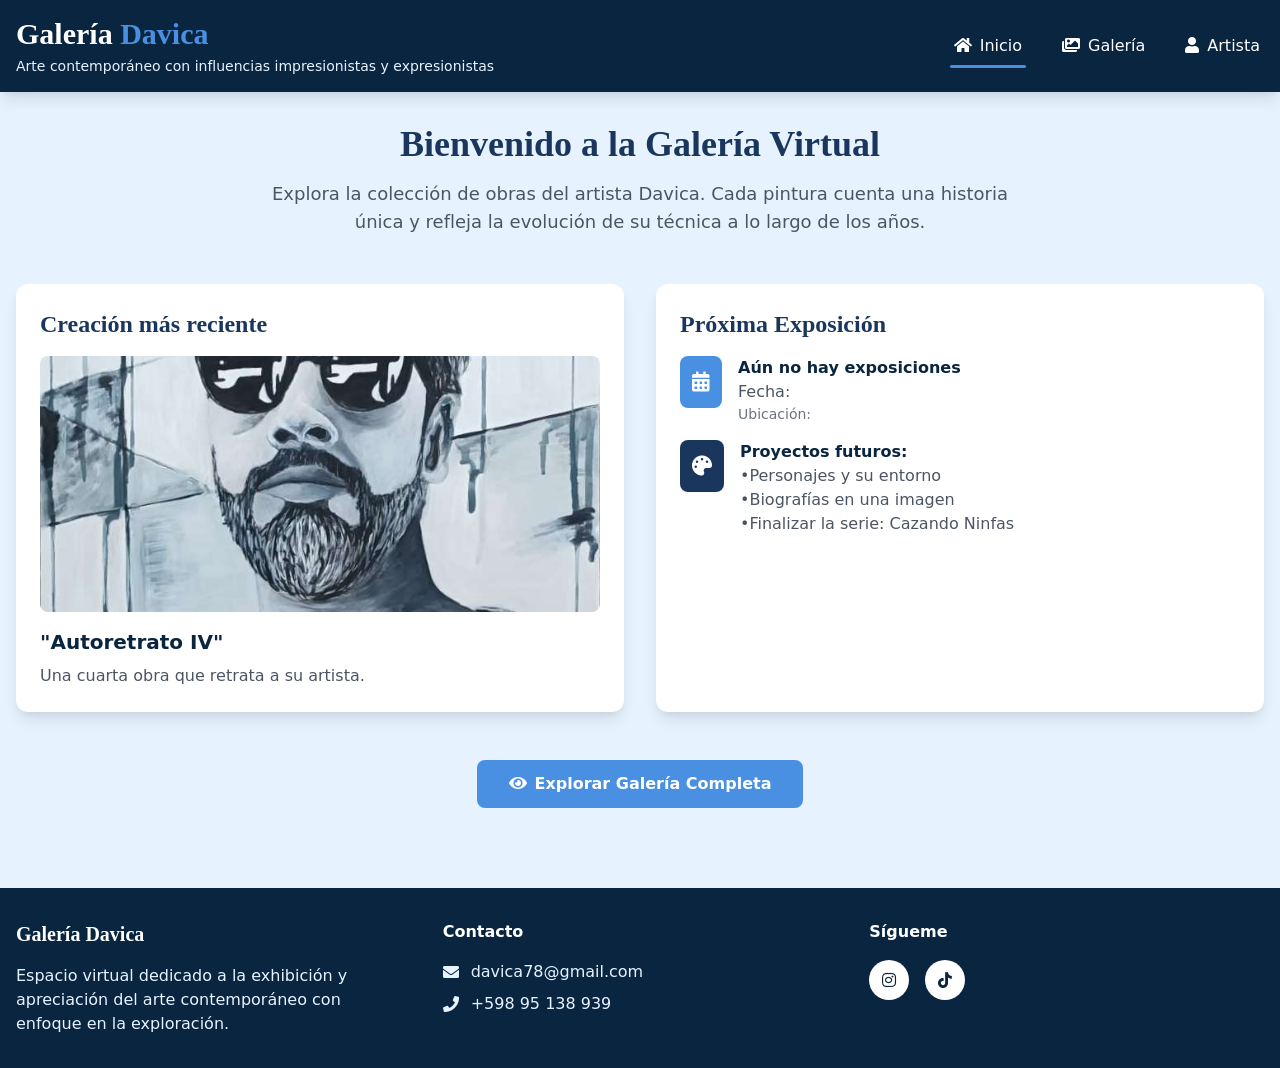
==== index.html @ 7396086f "ns" ====
<!DOCTYPE html>
<html lang="es">

<head>
    <base target="_self">
    <meta charset="UTF-8">
    <meta name="viewport" content="width=device-width, initial-scale=1.0">
    <title>Galería Davica - Obras de Arte</title>
    <meta name="description"
        content="Galería virtual del artista Davica. Explora sus pinturas, cuadros y obras de arte con detalles técnicos completos.">
    <link rel="stylesheet" href="https://cdnjs.cloudflare.com/ajax/libs/font-awesome/5.15.3/css/all.min.css">
    <link rel="stylesheet" href="style.css">
    <script src="https://cdn.jsdelivr.net/npm/@supabase/supabase-js@2"></script>
    <link
        href="https://fonts.googleapis.com/css2?family=Inter:wght@300;400;500;600;700&family=Playfair+Display:wght@400;500;600;700&display=swap"
        rel="stylesheet">
    <style>
        .modal-overlay {
            background-color: rgba(10, 37, 64, 0.9);
        }

        .artwork-image {
            transition: transform 0.3s ease, box-shadow 0.3s ease;
        }

        .artwork-image:hover {
            transform: translateY(-5px);
            box-shadow: 0 10px 25px rgba(0, 0, 0, 0.15);
        }

        .tab-active {
            position: relative;
        }

        .tab-active::after {
            content: '';
            position: absolute;
            bottom: -2px;
            left: 0;
            right: 0;
            height: 3px;
            background-color: #4A90E2;
            border-radius: 2px;
        }
    </style>
</head>

<body class="min-h-screen bg-azul-claro font-sans text-gray-800">
    <link rel="icon" href="/davcone.png" type="image/png">
    <!-- Header y Navegación -->
    <header id="main-header" class="bg-azul-profundo text-white shadow-lg sticky top-0 z-50 transition-transform duration-300">
        <div class="container mx-auto px-4">
            <div class="flex flex-col md:flex-row justify-between items-center py-4">
                <div class="mb-4 md:mb-0">
                    <h1 class="text-2xl md:text-3xl font-bold font-serif">Galería <span
                            class="text-azul-medio">Davica</span></h1>
                    <p class="text-sm text-azul-claro mt-1">Arte contemporáneo con influencias impresionistas y
                        expresionistas</p>
                </div>

                <nav class="w-full md:w-auto">
                    <ul class="flex flex-col md:flex-row space-y-2 md:space-y-0 md:space-x-8">
                        <li>
                            <button id="tab-inicio"
                                class="tab-active text-white hover:text-azul-medio transition-colors duration-200 font-medium py-2 px-1">
                                <i class="fas fa-home mr-2"></i>Inicio
                            </button>
                        </li>
                        <li>
                            <button id="tab-galeria"
                                class="text-white hover:text-azul-medio transition-colors duration-200 font-medium py-2 px-1">
                                <i class="fas fa-images mr-2"></i>Galería
                            </button>
                        </li>
                        <li>
                            <button id="tab-artista"
                                class="text-white hover:text-azul-medio transition-colors duration-200 font-medium py-2 px-1">
                                <i class="fas fa-user mr-2"></i>Artista
                            </button>
                        </li>
                    </ul>
                </nav>
            </div>
        </div>
    </header>

    <!-- Contenido Principal -->
    <main class="container mx-auto px-4 py-8">
        <!-- Sección Inicio (activa por defecto) -->
        <section id="contenido-inicio" class="content-section">
            <div class="text-center mb-12">
                <h2 class="text-4xl font-serif font-bold text-azul-oscuro mb-4">Bienvenido a la Galería Virtual</h2>
                <p class="text-lg text-gray-600 max-w-3xl mx-auto">
                    Explora la colección de obras del artista Davica. Cada pintura cuenta una historia única y refleja
                    la evolución de su técnica a lo largo de los años.
                </p>
            </div>

            <div class="grid grid-cols-1 lg:grid-cols-2 gap-8 mb-12">
                <div class="bg-white rounded-xl shadow-lg p-6">
                    <h3 class="text-2xl font-serif font-semibold text-azul-oscuro mb-4">Creación más reciente</h3>
                    <div class="artwork-image cursor-pointer" data-id="1">
                        <img src="Imagenes/Autorretrato 4.jpg" alt="Obra destacada del mes - Composición abstracta en azules"
                            class="w-full h-64 object-cover rounded-lg mb-4" loading="lazy">
                        <h4 class="text-xl font-semibold text-azul-profundo">"Autoretrato IV"</h4>
                        <p class="text-gray-600 mt-2">Una cuarta obra que retrata a su artista.</p>
                    </div>
                </div>

                <div class="bg-white rounded-xl shadow-lg p-6">
                    <h3 class="text-2xl font-serif font-semibold text-azul-oscuro mb-4">Próxima Exposición</h3>
                    <div class="space-y-4">
                        <div class="flex items-start">
                            <div class="bg-azul-medio text-white rounded-lg p-3 mr-4">
                                <i class="fas fa-calendar-alt text-xl"></i>
                            </div>
                            <div>
                                <h4 class="font-semibold text-azul-profundo">Aún no hay exposiciones</h4>
                                <p class="text-gray-600">Fecha:</p>
                                <p class="text-sm text-gray-500">Ubicación:</p>
                            </div>
                        </div>

                        <div class="flex items-start">
                            <div class="bg-azul-oscuro text-white rounded-lg p-3 mr-4">
                                <i class="fas fa-palette text-xl"></i>
                            </div>
                            <div>
                                <h4 class="font-semibold text-azul-profundo">Proyectos futuros:</h4>
                                <p class="text-gray-600"> •Personajes y su entorno</p>
                                <p class="text-gray-600"> •Biografías en una imagen</p>
                                <p class="text-gray-600"> •Finalizar la serie: Cazando Ninfas</p>
                            </div>
                        </div>
                    </div>
                </div>
            </div>

            <div class="text-center">
                <button id="explorar-galeria"
                    class="bg-azul-medio hover:bg-azul-hover text-white font-semibold py-3 px-8 rounded-lg transition-colors duration-200">
                    <i class="fas fa-eye mr-2"></i>Explorar Galería Completa
                </button>
            </div>
        </section>

        <!-- Sección Galería (oculta por defecto) -->
        <section id="contenido-galeria" class="content-section hidden">
            <div class="text-center mb-12">
                <h2 class="text-4xl font-serif font-bold text-azul-oscuro mb-4">Galería de Obras</h2>
                <p class="text-lg text-gray-600 max-w-3xl mx-auto">
                    Haz clic en cualquier obra para ver sus detalles técnicos completos: medidas, ubicación, técnica,
                    año y descripción.
                </p>
            </div>

            <div class="grid grid-cols-1 sm:grid-cols-2 lg:grid-cols-3 gap-6" id="galeria-grid">
            </div>
        </section>

        <!-- Sección Artista (oculta por defecto) -->
        <section id="contenido-artista" class="content-section hidden">
            <div class="max-w-4xl mx-auto">
                <div class="text-center mb-12">
                    <h2 class="text-4xl font-serif font-bold text-azul-oscuro mb-4">Davica - El Artista</h2>
                    <p class="text-lg text-gray-600">"Envejecer es obligatorio, crecer es opcional."</p>
                </div>

                <div class="grid grid-cols-1 lg:grid-cols-2 gap-8 mb-12">
                    <div>
                        <img src="Imagenes/DAVICA1.jpeg" alt="Davica en su estudio de arte"
                            class="w-full h-auto rounded-xl shadow-lg" loading="lazy">
                    </div>

                    <div class="bg-white rounded-xl shadow-lg p-8">
                        <h3 class="text-2xl font-serif font-semibold text-azul-oscuro mb-6">Biografía</h3>

                        <div class="space-y-4">
                            <p class="text-gray-700 text-justify leading-relaxed break-words">
                                Mi nombre es Hugo David Sosa Cadiac. Nací el 5 de Julio de 1978 en la ciudad de
                                Mercedes, en Soriano, Uruguay, donde resido. Soy profesor de Lengua y Literatura
                                egresado del CERP del Suroeste en el año 2005 y profesor de Comunicación Visual egresado
                                del IPA en 2017. Desde hace varios años le dedico mucho tiempo a la pintura, buscando
                                un estilo propio y realizando todo el proceso de creación de los lienzos, desde cortar
                                la madera a medida hasta preparar los bastidores.
                            </p>

                            <p class="text-gray-700 text-justify leading-relaxed break-words">
                                Participé en la elaboración de los libros: "19 artistas uruguayos", presentando a Ariel
                                Galain como escultor y a Cristina Galeano como artista femenina. He participado en
                                varias muestras colectivas en Soriano en Casa de la Cultura de Cardona y Mercedes,
                                muestras colectivas en espacios públicos y en el espacio Barradas en Montevideo con el
                                grupo "Mondon Art", muestras colectivas con el taller de Gustavo Roselló y actualmente
                                participo de Taller al Sur, a cargo del profesor Ariel Galain, donde
                                realizamos muestras colectivas integrando pintura, fotografía, escultura, cerámica,
                                grabado y música junto a la escuela de "Jazz a la Calle".
                            </p>

                            <div class="mt-6">
                                <h4 class="font-semibold text-azul-profundo mb-3">Formación y Trayectoria</h4>
                                <ul id="lista-formacion-publica" class="space-y-2 text-gray-700">
                                    <li class="flex items-start">
                                        <i class="fas fa-graduation-cap text-azul-medio mt-1 mr-3"></i>
                                        <span>Profesorado en Lengua, Literatura y Dibujo</span>
                                    </li>
                                    <li class="flex items-start">
                                        <i class="fas fa-award text-azul-medio mt-1 mr-3"></i>
                                        <span>Semifinalista en competencia internacional de pintura "TARTGET PRIZE 2025"</span>
                                    </li>
                                    <li class="flex items-start">
                                        <i class="fas fa-award text-azul-medio mt-1 mr-3"></i>
                                        <span>Reconocimiento por alta calidad de pintura por "Luxembourg Art Prize 2024"</span>
                                    </li>
                                    <li class="flex items-start">
                                        <i class="fas fa-award text-azul-medio mt-1 mr-3"></i>
                                        <span>Reconocimiento por participación en "Festival Multicultural Literarte 2024"</span>
                                    </li>
                                    <li class="flex items-start">
                                        <i class="fas fa-globe-europe text-azul-medio mt-1 mr-3"></i>
                                        <span>Exposiciones virtuales internacionales en México, España y Luxemburgo</span>
                                    </li>
                                </ul>
                            </div>
                        </div>

                        <div class="mt-8 pt-6 border-t border-gray-200">
                            <h4 class="font-semibold text-azul-profundo mb-4">Conecta con Davica</h4>
                            <div class="flex items-center">
                                <a href="https://instagram.com/davica.uy" target="_blank"
                                    class="bg-gradient-to-r from-purple-600 to-pink-600 hover:opacity-90 text-white font-semibold py-3 px-6 rounded-lg transition-all duration-200 flex items-center">
                                    <i class="fab fa-instagram text-xl mr-3"></i>
                                    <span>Seguir en Instagram</span>
                                </a>
                                <span class="ml-4 text-gray-600">@davica.uy</span>
                            </div>
                        </div>
                        <div class="mt-2 pt-2 border-t border-gray-200"></div>
                            <div class="flex items-center">
                                <a href="https://www.tiktok.com/@davica.uy" target="_blank"
                                    class="bg-black hover:opacity-90 text-white font-semibold py-3 px-6 rounded-lg transition-all duration-200 flex items-center">
                                    <i class="fab fa-tiktok text-xl mr-3"></i>
                                    <span>Seguir en TikTok</span>
                                </a>
                                <span class="ml-4 text-gray-600">@davica.uy</span>
                            </div>
                            <p class="text-sm text-gray-500 mt-3"> Únete a disfrutar de su proceso creativo</p>
                    </div>
                </div>

                <div class="bg-azul-oscuro text-white rounded-xl shadow-lg p-8">
                    <h3 class="text-2xl font-serif font-semibold mb-6">Declaración Artística</h3>
                    <blockquote id="declaracion-artistica-texto"
                        class="text-lg italic border-l-4 border-azul-medio pl-6 py-2 text-justify leading-relaxed break-words">
                        "El dibujo es una pasión que siempre me acompañó. Lo que me inspira, además de los grandes
                        artistas que he estudiado, es el aprendizaje constante, la experimentación y la búsqueda de una
                        expresión propia en la pintura. Una obra puede partir de un croquis, fotografía o canción y
                        luego aparecen las imágenes y los colores. Hay algo artístico en cada uno de nosotros."
                    </blockquote>
                    <p class="text-right mt-4 text-azul-claro">- Davica</p>
                </div>
            </div>
        </section>
    </main>

    <!-- Footer -->
    <footer class="bg-azul-profundo text-white mt-12">
        <div class="container mx-auto px-4 py-8">
            <div class="grid grid-cols-1 md:grid-cols-3 gap-8">
                <div>
                    <h3 class="text-xl font-serif font-semibold mb-4">Galería Davica</h3>
                    <p class="text-azul-claro">
                        Espacio virtual dedicado a la exhibición y apreciación del arte contemporáneo con enfoque en la
                        exploración.
                    </p>
                </div>

                <div>
                    <h4 class="font-semibold mb-4">Contacto</h4>
                    <ul class="space-y-2 text-azul-claro">
                        <li class="flex items-center">
                            <i class="fas fa-envelope mr-3"></i>
                            <span>davica78@gmail.com</span>
                        </li>
                        <li class="flex items-center">
                            <i class="fas fa-phone mr-3"></i>
                            <span>+598 95 138 939</span>
                        </li>
                    </ul>
                </div>

                <div>
                    <h4 class="font-semibold mb-4">Sígueme</h4>
                    <div class="flex space-x-4">
                        <a href="https://instagram.com/davica.uy" target="_blank"
                            class="bg-white text-azul-profundo hover:bg-azul-claro w-10 h-10 rounded-full flex items-center justify-center transition-colors duration-200">
                            <i class="fab fa-instagram"></i>
                        </a>
                        <a href="https://www.tiktok.com/@davica.uy" target="_blank"
                            class="bg-white text-azul-profundo hover:bg-azul-claro w-10 h-10 rounded-full flex items-center justify-center transition-colors duration-200">
                            <i class="fab fa-tiktok"></i>
                        </a>
                    </div>
                </div>
            </div>
        </div>
    </footer>

    <!-- Detalles de la obra -->
    <div id="modal-obra" class="fixed inset-0 z-50 hidden modal-overlay overflow-y-auto">
        <div class="flex items-start justify-center min-h-screen p-4 py-10 overflow-y-auto">
            <div class="bg-white rounded-xl shadow-2xl max-w-4xl w-full max-h-[90vh] overflow-y-auto">
                <div class="p-6">
                    <div class="flex justify-between items-start mb-6">
                        <h3 id="modal-titulo" class="text-3xl font-serif font-bold text-azul-oscuro"></h3>
                        <button id="cerrar-modal" class="text-gray-500 hover:text-gray-700 text-2xl">
                            <i class="fas fa-times"></i>
                        </button>
                    </div>

                    <div class="grid grid-cols-1 lg:grid-cols-2 gap-8">
                        <div>
                            <img id="modal-imagen" src="" alt="" class="w-full h-auto rounded-lg shadow-lg"
                                loading="lazy">
                        </div>

                        <div>
                            <div class="space-y-6">
                                <div>
                                    <h4 class="text-lg font-semibold text-azul-profundo mb-2">Descripción</h4>
                                    <p id="modal-descripcion"
                                        class="text-gray-700 text-justify leading-relaxed break-words"></p>
                                </div>

                                <div class="grid grid-cols-2 gap-4">
                                    <div class="bg-azul-claro p-4 rounded-lg">
                                        <h5 class="font-semibold text-azul-oscuro mb-1">Medidas</h5>
                                        <p id="modal-medidas" class="text-gray-700"></p>
                                    </div>

                                    <div class="bg-azul-claro p-4 rounded-lg">
                                        <h5 class="font-semibold text-azul-oscuro mb-1">Técnica</h5>
                                        <p id="modal-tecnica" class="text-gray-700"></p>
                                    </div>

                                    <div class="bg-azul-claro p-4 rounded-lg">
                                        <h5 class="font-semibold text-azul-oscuro mb-1">Año</h5>
                                        <p id="modal-ano" class="text-gray-700"></p>
                                    </div>

                                    <div class="bg-azul-claro p-4 rounded-lg">
                                        <h5 class="font-semibold text-azul-oscuro mb-1">Ubicación</h5>
                                        <p id="modal-ubicacion" class="text-gray-700"></p>
                                    </div>

                                    <div class="bg-azul-claro p-4 rounded-lg">
                                        <h5 class="font-semibold text-azul-oscuro mb-1">Categoría</h5>
                                        <p id="modal-categoria" class="text-gray-700"></p>
                                    </div>
                                </div>

                                <div class="pt-4 border-t border-gray-200">
                                    <p class="text-sm text-gray-500">
                                        <i class="fas fa-info-circle mr-2"></i>
                                        Para consultas sobre esta obra, contáctanos a través de los medios proporcionados al final de la página.
                                    </p>
                                </div>
                            </div>
                        </div>
                    </div>
                </div>
            </div>
        </div>
    </div>

    <script>

    let obras = [];
    const SUPABASE_URL = "https://qvlhsggnxgapwqimhflw.supabase.co";
    const SUPABASE_ANON_KEY = "eyJhbGciOiJIUzI1NiIsInR5cCI6IkpXVCJ9.eyJpc3MiOiJzdXBhYmFzZSIsInJlZiI6InF2bGhzZ2dueGdhcHdxaW1oZmx3Iiwicm9sZSI6ImFub24iLCJpYXQiOjE3ODA0Mjk4NDksImV4cCI6MjA5NjAwNTg0OX0.SyZ34curAuUxn3oCiGc6sLN8_zL9kpUIZqaheDNy5Tg";

    const supabaseClient = window.supabase.createClient(SUPABASE_URL, SUPABASE_ANON_KEY);

        // Elementos del DOM
        const tabInicio = document.getElementById("tab-inicio");
        const tabGaleria = document.getElementById("tab-galeria");
        const tabArtista = document.getElementById("tab-artista");
        const contenidoInicio = document.getElementById("contenido-inicio");
        const contenidoGaleria = document.getElementById("contenido-galeria");
        const contenidoArtista = document.getElementById("contenido-artista");
        const galeriaGrid = document.getElementById("galeria-grid");
        const explorarGaleriaBtn = document.getElementById("explorar-galeria");
        const modalObra = document.getElementById("modal-obra");
        const cerrarModal = document.getElementById("cerrar-modal");
        const modalTitulo = document.getElementById("modal-titulo");
        const modalImagen = document.getElementById("modal-imagen");
        const modalDescripcion = document.getElementById("modal-descripcion");
        const modalMedidas = document.getElementById("modal-medidas");
        const modalTecnica = document.getElementById("modal-tecnica");
        const modalAno = document.getElementById("modal-ano");
        const modalUbicacion = document.getElementById("modal-ubicacion");
        const modalCategoria = document.getElementById("modal-categoria");

        // Función para cambiar pestañas
        function cambiarTab(tab) {
            // Remover clase activa de todas las pestañas
            [tabInicio, tabGaleria, tabArtista].forEach(t => {
                t.classList.remove("tab-active");
            });

            // Ocultar todos los contenidos
            [contenidoInicio, contenidoGaleria, contenidoArtista].forEach(c => {
                c.classList.add("hidden");
            });

            // Activar pestaña seleccionada y mostrar contenido correspondiente
            switch (tab) {
                case "inicio":
                    tabInicio.classList.add("tab-active");
                    contenidoInicio.classList.remove("hidden");
                    break;
                case "galeria":
                    tabGaleria.classList.add("tab-active");
                    contenidoGaleria.classList.remove("hidden");
                    break;
                case "artista":
                    tabArtista.classList.add("tab-active");
                    contenidoArtista.classList.remove("hidden");
                    break;
            }
        }

        // Función para crear tarjeta de obra
        function crearTarjetaObra(obra) {
            const descripcion = obra.descripcion || "Sin descripción.";
            const imagen = obra.imagen_url || "Imagenes/Autorretrato 4.jpg";
            const medidas = obra.medidas || "Sin medidas";
            const anio = obra.anio || "Sin año";

            return `
                <div class="bg-white rounded-xl shadow-lg overflow-hidden artwork-image cursor-pointer" data-id="${obra.id}">
                    <img src="${imagen}" alt="${obra.titulo || 'Obra sin título'}" class="w-full h-64 object-cover" loading="lazy">
                    <div class="p-6">
                        <h4 class="text-xl font-semibold text-azul-profundo mb-2">${obra.titulo || 'Obra sin título'}</h4>
                        <div class="flex justify-between text-sm text-gray-600 mb-3">
                            <span><i class="fas fa-ruler-combined mr-1"></i>${medidas}</span>
                            <span><i class="fas fa-calendar-alt mr-1"></i>${anio}</span>
                        </div>
                        <p class="text-gray-600 text-sm mb-4 line-clamp-2">${descripcion.substring(0, 100)}...</p>
                        <div class="flex items-center text-azul-medio font-medium">
                            <span>Ver detalles</span>
                            <i class="fas fa-arrow-right ml-2"></i>
                        </div>
                    </div>
                </div>
            `;
        }

        // Función para mostrar detalles de la obra en modal
        function mostrarDetallesObra(id) {
            const obra = obras.find(o => String(o.id) === String(id));
            if (!obra) return;

            modalTitulo.textContent = obra.titulo || "Obra sin título";
            modalImagen.src = obra.imagen_url || "Imagenes/Autorretrato 4.jpg";
            modalImagen.alt = obra.titulo || "Obra";
            modalDescripcion.textContent = obra.descripcion || "Sin descripción.";
            modalMedidas.textContent = obra.medidas || "Sin medidas";
            modalTecnica.textContent = obra.tecnica || "Sin técnica";
            modalAno.textContent = obra.anio || "Sin año";
            modalUbicacion.textContent = obra.lugar || "Sin ubicación";
            modalCategoria.textContent = obra.categorias?.nombre || "Sin categoría";

            modalObra.classList.remove("hidden");
            document.body.classList.add("modal-open");
            document.body.style.overflow = "hidden";
        }

        // Inicializar galería desde Supabase
        async function inicializarGaleria() {
            galeriaGrid.innerHTML = '<p class="text-gray-500">Cargando obras...</p>';

            const { data, error } = await supabaseClient
                .from('obras')
                .select('*')
                .order('created_at', { ascending: false });

            if (error) {
                console.error("Error cargando obras:", error);
                galeriaGrid.innerHTML = '<p class="text-red-500">No se pudieron cargar las obras.</p>';
                return;
            }

            obras = data || [];
            galeriaGrid.innerHTML = "";

            if (obras.length === 0) {
                galeriaGrid.innerHTML = '<p class="text-gray-500">Todavía no hay obras cargadas.</p>';
                return;
            }

            obras.forEach(obra => {
                galeriaGrid.innerHTML += crearTarjetaObra(obra);
            });

            // Agregar event listeners después de crear las tarjetas
            document.querySelectorAll(".artwork-image").forEach(card => {
                card.addEventListener("click", function () {
                    const id = this.getAttribute("data-id");
                    mostrarDetallesObra(id);
                });
            });
        }



        function textoALineas(texto) {
            return (texto || "").split("\n").map(linea => linea.trim()).filter(Boolean);
        }

        async function cargarConfiguracionPublica() {
            const { data: config, error } = await supabaseClient
                .from("configuracion")
                .select("*")
                .eq("id", 100)
                .maybeSingle();

            if (error) {
                console.warn("No se pudo cargar configuración pública:", error.message);
                return;
            }

            if (!config) return;

            // Inicio: creación más reciente
            const tarjetaDestacada = document.querySelector("#contenido-inicio .artwork-image");
            const imgDestacada = tarjetaDestacada?.querySelector("img");
            const tituloDestacado = tarjetaDestacada?.querySelector("h4");
            const descripcionDestacada = tarjetaDestacada?.querySelector("p");

            function mostrarSinCreacionReciente() {
                tarjetaDestacada?.removeAttribute("data-id");
                if (imgDestacada) imgDestacada.style.display = "none";
                if (tituloDestacado) tituloDestacado.textContent = "No hay obras cargadas";
                if (descripcionDestacada) {
                    descripcionDestacada.textContent = "Por ahora no hay una creación más reciente seleccionada. Podés fijarte en la galería.";
                }
            }

            if (config.home_obra_dia === "__NO_OBRA__") {
                mostrarSinCreacionReciente();
            } else if (config.home_obra_dia) {
                const { data: obraDestacada } = await supabaseClient
                    .from("obras")
                    .select("*")
                    .eq("titulo", config.home_obra_dia)
                    .maybeSingle();

                if (obraDestacada) {
                    tarjetaDestacada?.setAttribute("data-id", obraDestacada.id);
                    if (imgDestacada) {
                        imgDestacada.style.display = "block";
                        imgDestacada.src = obraDestacada.imagen_url || obraDestacada.imagen || imgDestacada.src;
                        imgDestacada.alt = obraDestacada.titulo || "Creación más reciente";
                    }
                    if (tituloDestacado) tituloDestacado.textContent = obraDestacada.titulo || "Creación más reciente";
                    if (descripcionDestacada) descripcionDestacada.textContent = obraDestacada.descripcion || "";
                } else {
                    mostrarSinCreacionReciente();
                }
            }

            // Inicio: exposición
            if (config.home_exposiciones) {
                const lineasExpo = textoALineas(config.home_exposiciones);
                const bloqueExpo = document.querySelector("#contenido-inicio .space-y-4 .flex:nth-child(1) div:nth-child(2)");
                if (bloqueExpo && lineasExpo.length > 0) {
                    bloqueExpo.innerHTML = `
                        <h4 class="font-semibold text-azul-profundo">${lineasExpo[0]}</h4>
                        ${lineasExpo.slice(1).map(linea => `<p class="text-gray-600">${linea}</p>`).join("")}
                    `;
                }
            }

            // Inicio: proyectos
            if (config.home_proyectos) {
                const lineasProyectos = textoALineas(config.home_proyectos);
                const bloqueProyectos = document.querySelector("#contenido-inicio .space-y-4 .flex:nth-child(2) div:nth-child(2)");
                if (bloqueProyectos) {
                    bloqueProyectos.innerHTML = `
                        <h4 class="font-semibold text-azul-profundo">Proyectos futuros:</h4>
                        ${lineasProyectos.map(linea => `<p class="text-gray-600">• ${linea.replace(/^•\s*/, "")}</p>`).join("")}
                    `;
                }
            }

            // Artista: biografía
            if (config.artista_bio) {
                const parrafosBio = document.querySelectorAll("#contenido-artista .space-y-4 > p");
                if (parrafosBio.length > 0) {
                    parrafosBio[0].textContent = config.artista_bio;
                    for (let i = 1; i < parrafosBio.length; i++) parrafosBio[i].style.display = "none";
                }
            }

            // Artista: declaración artística
            if (config.artista_declaracion) {
                const declaracion = document.getElementById("declaracion-artistica-texto");
                if (declaracion) declaracion.textContent = config.artista_declaracion;
            }

            // Artista: foto
            if (config.artista_foto_url) {
                const fotoArtista = document.querySelector("#contenido-artista img");
                if (fotoArtista) fotoArtista.src = config.artista_foto_url;
            }

            // Artista: redes
            if (config.artista_instagram) {
                const linkInstagram = document.querySelector("#contenido-artista a[href*='instagram']");
                if (linkInstagram) linkInstagram.href = config.artista_instagram;
            }

            if (config.artista_tiktok) {
                const linkTiktok = document.querySelector("#contenido-artista a[href*='tiktok']");
                if (linkTiktok) linkTiktok.href = config.artista_tiktok;
            }
            // Footer
if (config.footer_email) {
    const footerEmail = document.querySelector("footer .fa-envelope")?.parentElement?.querySelector("span");
    if (footerEmail) footerEmail.textContent = config.footer_email;
}

if (config.footer_telefono) {
    const footerTelefono = document.querySelector("footer .fa-phone")?.parentElement?.querySelector("span");
    if (footerTelefono) footerTelefono.textContent = config.footer_telefono;
}

if (config.footer_ubicacion) {
    const contactoLista = document.querySelector("footer ul");

    if (contactoLista && !document.getElementById("footer-ubicacion-publica")) {
        contactoLista.innerHTML += `
            <li id="footer-ubicacion-publica" class="flex items-center">
                <i class="fas fa-map-marker-alt mr-3"></i>
                <span>${config.footer_ubicacion}</span>
            </li>
        `;
    }
}

if (config.footer_horario) {
    const contactoLista = document.querySelector("footer ul");

    if (contactoLista && !document.getElementById("footer-horario-publico")) {
        contactoLista.innerHTML += `
            <li id="footer-horario-publico" class="flex items-center">
                <i class="fas fa-clock mr-3"></i>
                <span>${config.footer_horario}</span>
            </li>
        `;
    }
}
        }


        async function cargarFormacionPublica() {
            const lista = document.getElementById("lista-formacion-publica");
            if (!lista) return;

            const { data, error } = await supabaseClient
                .from("formacion_trayectoria")
                .select("*")
                .order("orden", { ascending: true })
                .order("id", { ascending: true });

            if (error) {
                console.warn("No se pudo cargar formación y trayectoria:", error.message);
                return;
            }

            if (!data || data.length === 0) return;

            lista.innerHTML = "";

            data.forEach(item => {
                lista.innerHTML += `
                    <li class="flex items-start">
                        <i class="fas ${item.icono || 'fa-star'} text-azul-medio mt-1 mr-3"></i>
                        <span>${item.texto || ''}</span>
                    </li>
                `;
            });
        }


        // Event Listeners
        tabInicio.addEventListener("click", () => cambiarTab("inicio"));
        tabGaleria.addEventListener("click", () => cambiarTab("galeria"));
        tabArtista.addEventListener("click", () => cambiarTab("artista"));

        explorarGaleriaBtn.addEventListener("click", () => {
            cambiarTab("galeria");
        });

        cerrarModal.addEventListener("click", () => {
            modalObra.classList.add("hidden");
            document.body.style.overflow = "auto";
            document.body.classList.remove("modal-open");
        });

        // Cerrar modal al hacer clic fuera del contenido
        modalObra.addEventListener("click", (e) => {
            if (e.target === modalObra) {
                modalObra.classList.add("hidden");
                document.body.style.overflow = "auto";
                document.body.classList.remove("modal-open");
            }
        });

        // Cerrar modal con tecla Escape
        document.addEventListener("keydown", (e) => {
            if (e.key === "Escape" && !modalObra.classList.contains("hidden")) {
                modalObra.classList.add("hidden");
                document.body.style.overflow = "auto";
                document.body.classList.remove("modal-open");
            }
        });

        // Inicializar la página
        document.addEventListener("DOMContentLoaded", () => {
            inicializarGaleria();
            cargarConfiguracionPublica();
            cargarFormacionPublica();

            // Prevenir comportamiento por defecto de enlaces
            document.querySelectorAll("a").forEach(link => {
                link.addEventListener("click", function (e) {
                    if (this.getAttribute("href") === "#") {
                        e.preventDefault();
                    }
                });
            });
        });
    </script>
    <script id="scroll-hide-header">
    let lastScroll = 0;
    const header = document.getElementById("main-header");

    window.addEventListener("scroll", () => {
        let currentScroll = window.pageYOffset;

        if (currentScroll > lastScroll) {
            header.style.transform = "translateY(-100%)";
        } else {
            header.style.transform = "translateY(0)";
        }

        lastScroll = currentScroll;
    });
    </script>
</body>

</html>
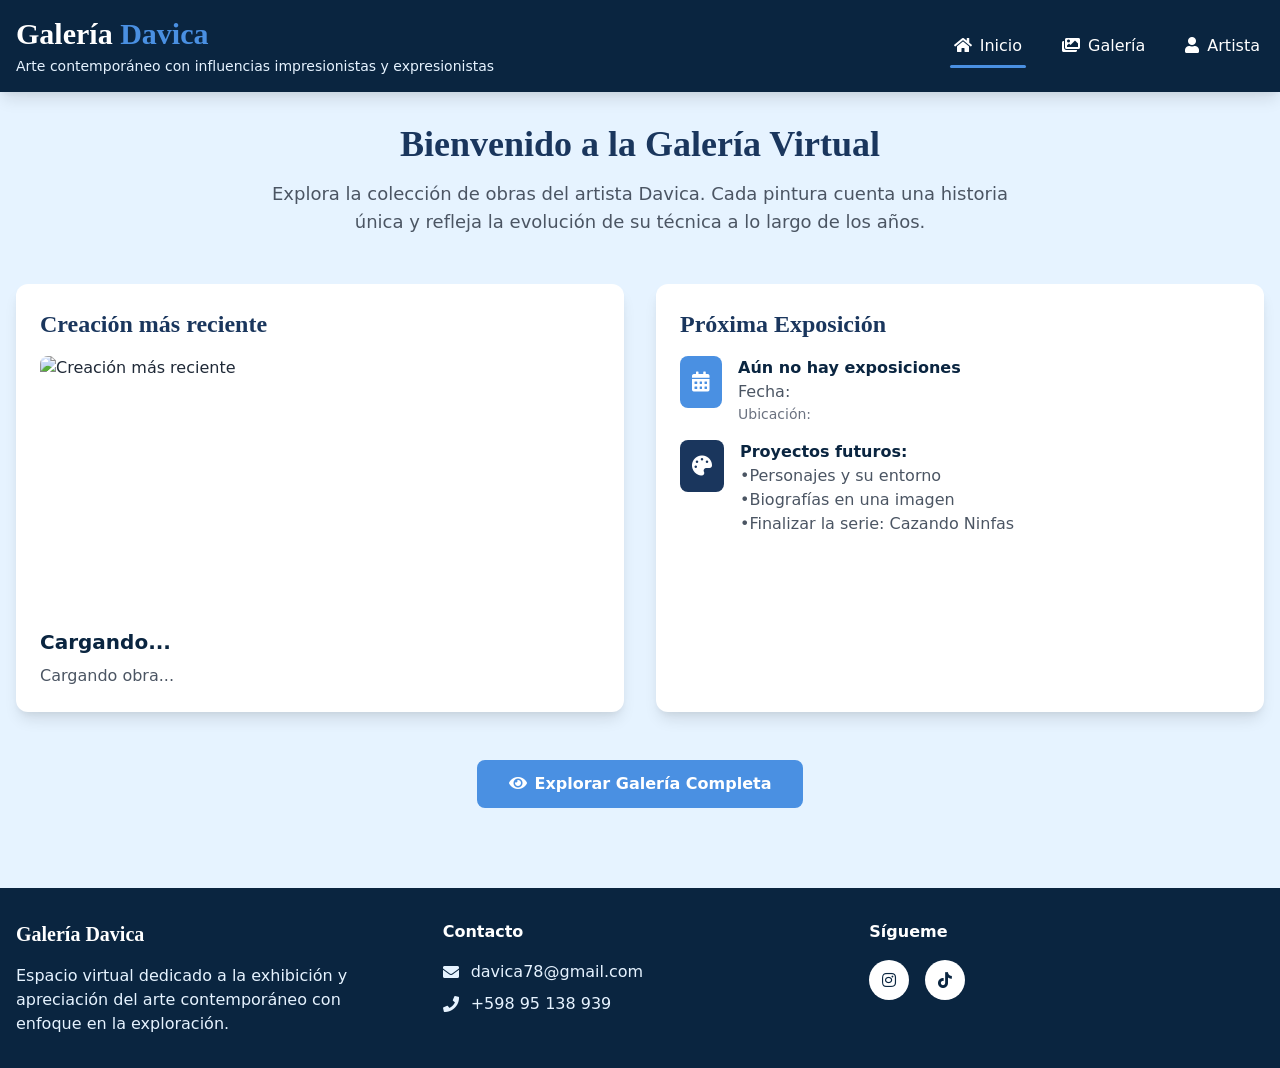
==== commit 871056db: "ns" ====
--- a/index.html
+++ b/index.html
@@ -99,12 +99,22 @@
             <div class="grid grid-cols-1 lg:grid-cols-2 gap-8 mb-12">
                 <div class="bg-white rounded-xl shadow-lg p-6">
                     <h3 class="text-2xl font-serif font-semibold text-azul-oscuro mb-4">Creación más reciente</h3>
-                    <div class="artwork-image cursor-pointer" data-id="1">
-                        <img src="Imagenes/Autorretrato 4.jpg" alt="Obra destacada del mes - Composición abstracta en azules"
-                            class="w-full h-64 object-cover rounded-lg mb-4" loading="lazy">
-                        <h4 class="text-xl font-semibold text-azul-profundo">"Autoretrato IV"</h4>
-                        <p class="text-gray-600 mt-2">Una cuarta obra que retrata a su artista.</p>
-                    </div>
+                    <div id="obra-destacada-inicio" class="artwork-image cursor-pointer">
+    <img id="inicio-imagen-destacada"
+         src=""
+         alt="Creación más reciente"
+         class="w-full h-64 object-cover rounded-lg mb-4">
+
+    <h4 id="inicio-titulo-destacado"
+        class="text-xl font-semibold text-azul-profundo">
+        Cargando...
+    </h4>
+
+    <p id="inicio-descripcion-destacada"
+       class="text-gray-600 mt-2">
+       Cargando obra...
+    </p>
+</div>
                 </div>
 
                 <div class="bg-white rounded-xl shadow-lg p-6">
@@ -154,7 +164,19 @@
                 </p>
             </div>
 
+            <div id="filtros-categorias" class="flex flex-wrap justify-center gap-2 mb-8">
+                <button type="button" class="filtro-categoria bg-azul-medio text-white px-4 py-2 rounded-full text-sm font-medium transition-colors" data-categoria="todas">
+                    Todas
+                </button>
+            </div>
+
             <div class="grid grid-cols-1 sm:grid-cols-2 lg:grid-cols-3 gap-6" id="galeria-grid">
+            </div>
+
+            <div id="contenedor-ver-mas" class="text-center mt-8 hidden">
+                <button type="button" id="btn-ver-mas-obras" class="bg-azul-medio hover:bg-azul-hover text-white font-semibold py-3 px-8 rounded-lg transition-colors duration-200">
+                    Ver más obras
+                </button>
             </div>
         </section>
 
@@ -319,8 +341,8 @@
 
                     <div class="grid grid-cols-1 lg:grid-cols-2 gap-8">
                         <div>
-                            <img id="modal-imagen" src="" alt="" class="w-full h-auto rounded-lg shadow-lg"
-                                loading="lazy">
+                            <img id="modal-imagen" src="" alt="" class="max-w-full h-auto object-contain rounded-lg shadow-lg mx-auto"
+                                loading="eager" decoding="async">
                         </div>
 
                         <div>
@@ -375,6 +397,7 @@
     <script>
 
     let obras = [];
+    let categoriaActiva = "todas";
     const SUPABASE_URL = "https://qvlhsggnxgapwqimhflw.supabase.co";
     const SUPABASE_ANON_KEY = "eyJhbGciOiJIUzI1NiIsInR5cCI6IkpXVCJ9.eyJpc3MiOiJzdXBhYmFzZSIsInJlZiI6InF2bGhzZ2dueGdhcHdxaW1oZmx3Iiwicm9sZSI6ImFub24iLCJpYXQiOjE3ODA0Mjk4NDksImV4cCI6MjA5NjAwNTg0OX0.SyZ34curAuUxn3oCiGc6sLN8_zL9kpUIZqaheDNy5Tg";
 
@@ -388,6 +411,9 @@
         const contenidoGaleria = document.getElementById("contenido-galeria");
         const contenidoArtista = document.getElementById("contenido-artista");
         const galeriaGrid = document.getElementById("galeria-grid");
+        const filtrosCategorias = document.getElementById("filtros-categorias");
+        const contenedorVerMas = document.getElementById("contenedor-ver-mas");
+        const btnVerMasObras = document.getElementById("btn-ver-mas-obras");
         const explorarGaleriaBtn = document.getElementById("explorar-galeria");
         const modalObra = document.getElementById("modal-obra");
         const cerrarModal = document.getElementById("cerrar-modal");
@@ -399,6 +425,10 @@
         const modalAno = document.getElementById("modal-ano");
         const modalUbicacion = document.getElementById("modal-ubicacion");
         const modalCategoria = document.getElementById("modal-categoria");
+
+        let galeriaCargada = false;
+        let cantidadVisible = 12;
+        const CANTIDAD_POR_CARGA = 12;
 
         // Función para cambiar pestañas
         function cambiarTab(tab) {
@@ -429,17 +459,30 @@
             }
         }
 
+        function optimizarImagenSupabase(url, ancho = 700, calidad = 75) {
+            if (!url) return "Imagenes/Autorretrato 4.jpg";
+            if (url.includes("/storage/v1/object/public/")) {
+                const separador = url.includes("?") ? "&" : "?";
+                return url.replace("/storage/v1/object/public/", "/storage/v1/render/image/public/") + `${separador}width=${ancho}&quality=${calidad}&resize=cover`;
+            }
+            return url;
+        }
+
         // Función para crear tarjeta de obra
         function crearTarjetaObra(obra) {
             const descripcion = obra.descripcion || "Sin descripción.";
-            const imagen = obra.imagen_url || "Imagenes/Autorretrato 4.jpg";
+            const imagen = optimizarImagenSupabase(obra.imagen_url || "Imagenes/Autorretrato 4.jpg", 420, 55);
             const medidas = obra.medidas || "Sin medidas";
             const anio = obra.anio || "Sin año";
+            const categoria = obra.categorias?.nombre || "Sin categoría";
 
             return `
                 <div class="bg-white rounded-xl shadow-lg overflow-hidden artwork-image cursor-pointer" data-id="${obra.id}">
-                    <img src="${imagen}" alt="${obra.titulo || 'Obra sin título'}" class="w-full h-64 object-cover" loading="lazy">
+                    <img src="${imagen}" alt="${obra.titulo || 'Obra sin título'}" class="w-full h-64 object-cover" loading="lazy" decoding="async" width="420" height="256">
                     <div class="p-6">
+                        <div class="mb-3">
+                            <span class="inline-block bg-azul-claro text-azul-oscuro text-xs font-semibold px-3 py-1 rounded-full">${categoria}</span>
+                        </div>
                         <h4 class="text-xl font-semibold text-azul-profundo mb-2">${obra.titulo || 'Obra sin título'}</h4>
                         <div class="flex justify-between text-sm text-gray-600 mb-3">
                             <span><i class="fas fa-ruler-combined mr-1"></i>${medidas}</span>
@@ -475,40 +518,107 @@
             document.body.style.overflow = "hidden";
         }
 
-        // Inicializar galería desde Supabase
-        async function inicializarGaleria() {
-            galeriaGrid.innerHTML = '<p class="text-gray-500">Cargando obras...</p>';
-
-            const { data, error } = await supabaseClient
-                .from('obras')
-                .select('*')
-                .order('created_at', { ascending: false });
-
-            if (error) {
-                console.error("Error cargando obras:", error);
-                galeriaGrid.innerHTML = '<p class="text-red-500">No se pudieron cargar las obras.</p>';
+        function crearBotonesFiltro() {
+            if (!filtrosCategorias) return;
+
+            const categorias = [...new Set(
+                obras
+                    .map(obra => obra.categorias?.nombre)
+                    .filter(Boolean)
+            )].sort((a, b) => a.localeCompare(b));
+
+            filtrosCategorias.innerHTML = `
+                <button type="button" class="filtro-categoria px-4 py-2 rounded-full text-sm font-medium transition-colors ${categoriaActiva === "todas" ? "bg-azul-medio text-white" : "bg-white text-azul-oscuro border border-azul-claro"}" data-categoria="todas">
+                    Todas
+                </button>
+                ${categorias.map(cat => `
+                    <button type="button" class="filtro-categoria px-4 py-2 rounded-full text-sm font-medium transition-colors ${categoriaActiva === cat ? "bg-azul-medio text-white" : "bg-white text-azul-oscuro border border-azul-claro"}" data-categoria="${cat}">
+                        ${cat}
+                    </button>
+                `).join("")}
+            `;
+
+            document.querySelectorAll(".filtro-categoria").forEach(btn => {
+                btn.addEventListener("click", () => {
+                    categoriaActiva = btn.getAttribute("data-categoria") || "todas";
+                    cantidadVisible = CANTIDAD_POR_CARGA;
+                    crearBotonesFiltro();
+                    renderizarGaleria();
+                });
+            });
+        }
+
+        function renderizarGaleria() {
+            galeriaGrid.innerHTML = "";
+
+            const obrasFiltradas = categoriaActiva === "todas"
+                ? obras
+                : obras.filter(obra => obra.categorias?.nombre === categoriaActiva);
+
+            if (obrasFiltradas.length === 0) {
+                galeriaGrid.innerHTML = '<p class="text-gray-500">No hay obras en esta categoría.</p>';
+                if (contenedorVerMas) contenedorVerMas.classList.add("hidden");
                 return;
             }
 
-            obras = data || [];
-            galeriaGrid.innerHTML = "";
-
-            if (obras.length === 0) {
-                galeriaGrid.innerHTML = '<p class="text-gray-500">Todavía no hay obras cargadas.</p>';
-                return;
-            }
-
-            obras.forEach(obra => {
-                galeriaGrid.innerHTML += crearTarjetaObra(obra);
+            const obrasParaMostrar = obrasFiltradas.slice(0, cantidadVisible);
+            const fragmento = document.createDocumentFragment();
+
+            obrasParaMostrar.forEach(obra => {
+                const contenedor = document.createElement("div");
+                contenedor.innerHTML = crearTarjetaObra(obra).trim();
+                fragmento.appendChild(contenedor.firstElementChild);
             });
 
-            // Agregar event listeners después de crear las tarjetas
+            galeriaGrid.appendChild(fragmento);
+
+            if (contenedorVerMas) {
+                if (obrasFiltradas.length > cantidadVisible) {
+                    contenedorVerMas.classList.remove("hidden");
+                } else {
+                    contenedorVerMas.classList.add("hidden");
+                }
+            }
+
             document.querySelectorAll(".artwork-image").forEach(card => {
                 card.addEventListener("click", function () {
                     const id = this.getAttribute("data-id");
                     mostrarDetallesObra(id);
                 });
             });
+        }
+
+        async function cargarGaleriaSiHaceFalta() {
+            if (galeriaCargada) return;
+            galeriaCargada = true;
+            await inicializarGaleria();
+        }
+
+        // Inicializar galería desde Supabase
+        async function inicializarGaleria() {
+            galeriaGrid.innerHTML = '<p class="text-gray-500">Cargando obras...</p>';
+
+            const { data, error } = await supabaseClient
+                .from('obras')
+                .select('*, categorias(nombre)')
+                .order('created_at', { ascending: false });
+
+            if (error) {
+                console.error("Error cargando obras:", error);
+                galeriaGrid.innerHTML = '<p class="text-red-500">No se pudieron cargar las obras.</p>';
+                return;
+            }
+
+            obras = data || [];
+
+            if (obras.length === 0) {
+                galeriaGrid.innerHTML = '<p class="text-gray-500">Todavía no hay obras cargadas.</p>';
+                if (filtrosCategorias) filtrosCategorias.innerHTML = "";
+                return;
+            }
+
+            crearBotonesFiltro();
+            renderizarGaleria();
         }
 
 
@@ -554,19 +664,20 @@
                     .select("*")
                     .eq("titulo", config.home_obra_dia)
                     .maybeSingle();
-
-                if (obraDestacada) {
-                    tarjetaDestacada?.setAttribute("data-id", obraDestacada.id);
-                    if (imgDestacada) {
-                        imgDestacada.style.display = "block";
-                        imgDestacada.src = obraDestacada.imagen_url || obraDestacada.imagen || imgDestacada.src;
-                        imgDestacada.alt = obraDestacada.titulo || "Creación más reciente";
-                    }
-                    if (tituloDestacado) tituloDestacado.textContent = obraDestacada.titulo || "Creación más reciente";
-                    if (descripcionDestacada) descripcionDestacada.textContent = obraDestacada.descripcion || "";
-                } else {
-                    mostrarSinCreacionReciente();
-                }
+if (obraDestacada) {
+
+    document.getElementById("inicio-imagen-destacada").src =
+        obraDestacada.imagen_url;
+
+    document.getElementById("inicio-titulo-destacado").textContent =
+        obraDestacada.titulo;
+
+    document.getElementById("inicio-descripcion-destacada").textContent =
+        obraDestacada.descripcion || "";
+
+    document.getElementById("obra-destacada-inicio")
+        .setAttribute("data-id", obraDestacada.id);
+}
             }
 
             // Inicio: exposición
@@ -695,12 +806,23 @@
 
         // Event Listeners
         tabInicio.addEventListener("click", () => cambiarTab("inicio"));
-        tabGaleria.addEventListener("click", () => cambiarTab("galeria"));
+        tabGaleria.addEventListener("click", () => {
+            cambiarTab("galeria");
+            cargarGaleriaSiHaceFalta();
+        });
         tabArtista.addEventListener("click", () => cambiarTab("artista"));
 
         explorarGaleriaBtn.addEventListener("click", () => {
             cambiarTab("galeria");
+            cargarGaleriaSiHaceFalta();
         });
+
+        if (btnVerMasObras) {
+            btnVerMasObras.addEventListener("click", () => {
+                cantidadVisible += CANTIDAD_POR_CARGA;
+                renderizarGaleria();
+            });
+        }
 
         cerrarModal.addEventListener("click", () => {
             modalObra.classList.add("hidden");
@@ -728,7 +850,6 @@
 
         // Inicializar la página
         document.addEventListener("DOMContentLoaded", () => {
-            inicializarGaleria();
             cargarConfiguracionPublica();
             cargarFormacionPublica();
 
